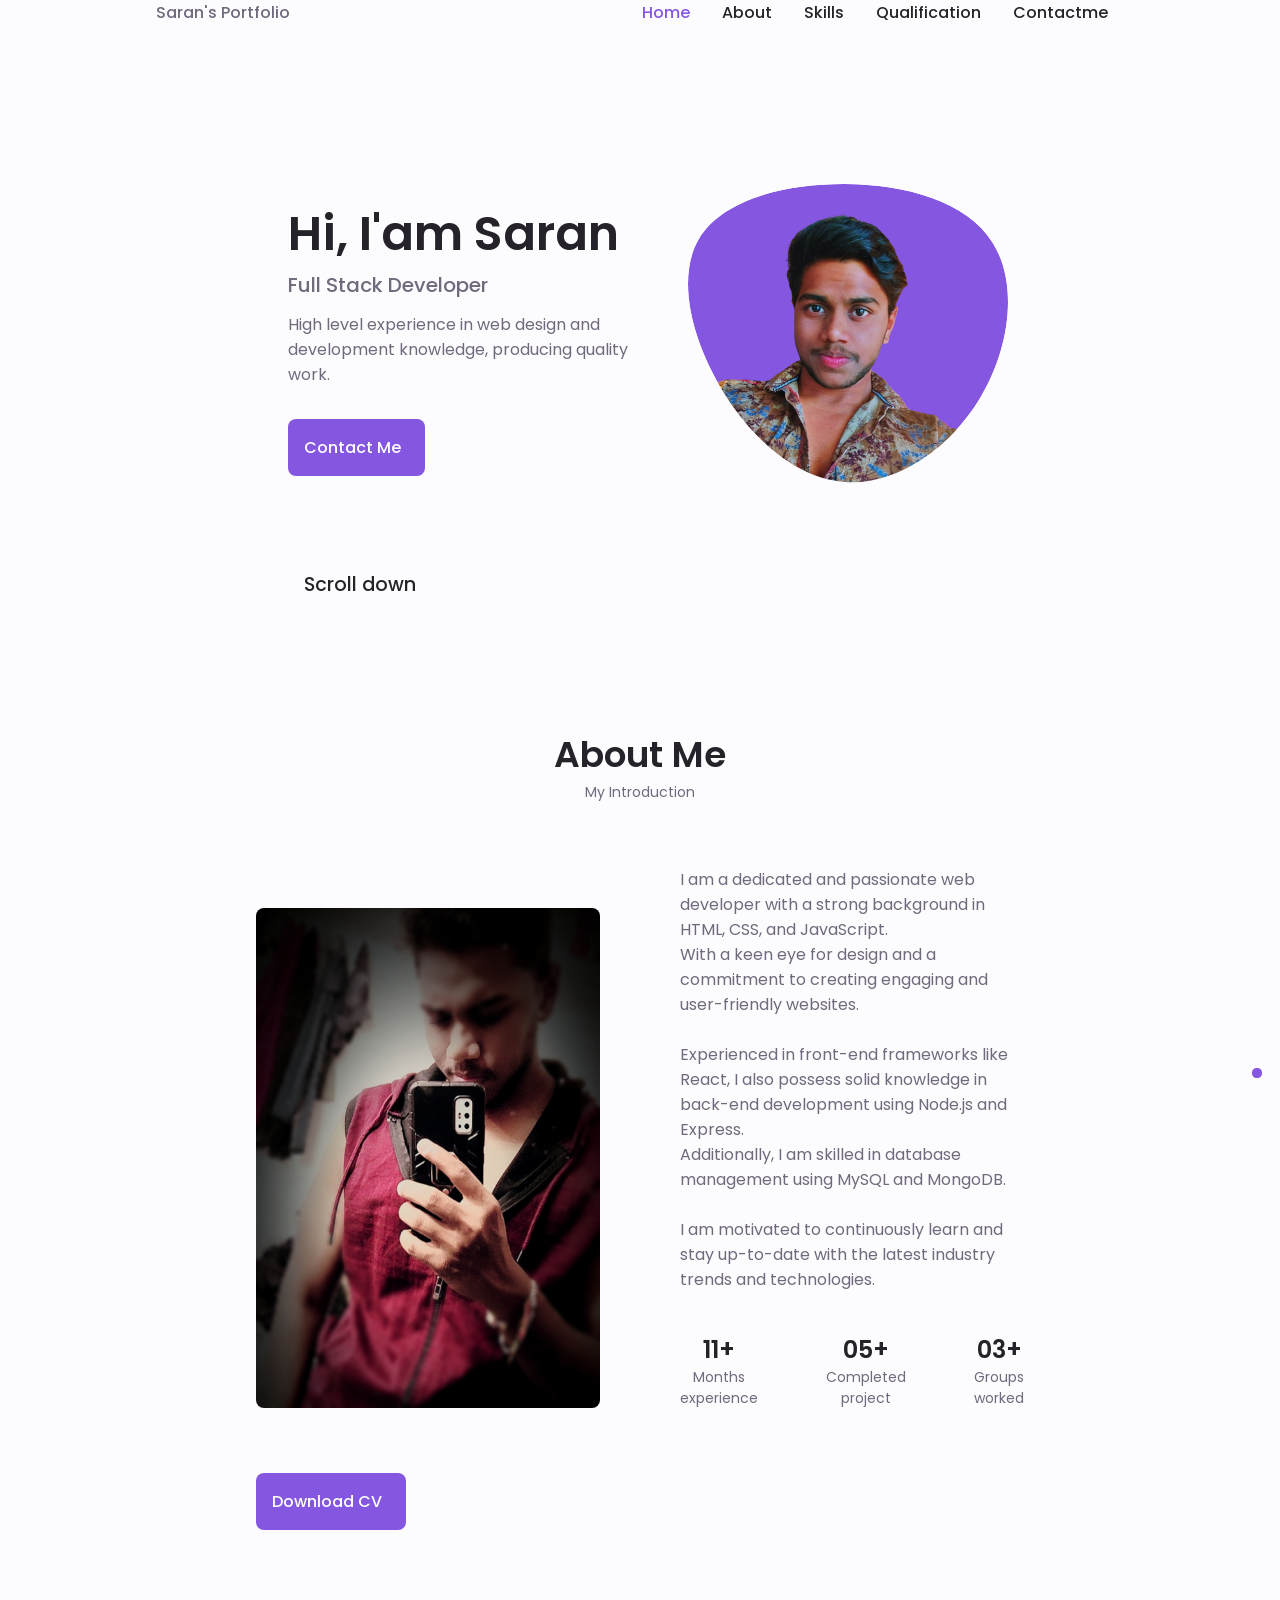
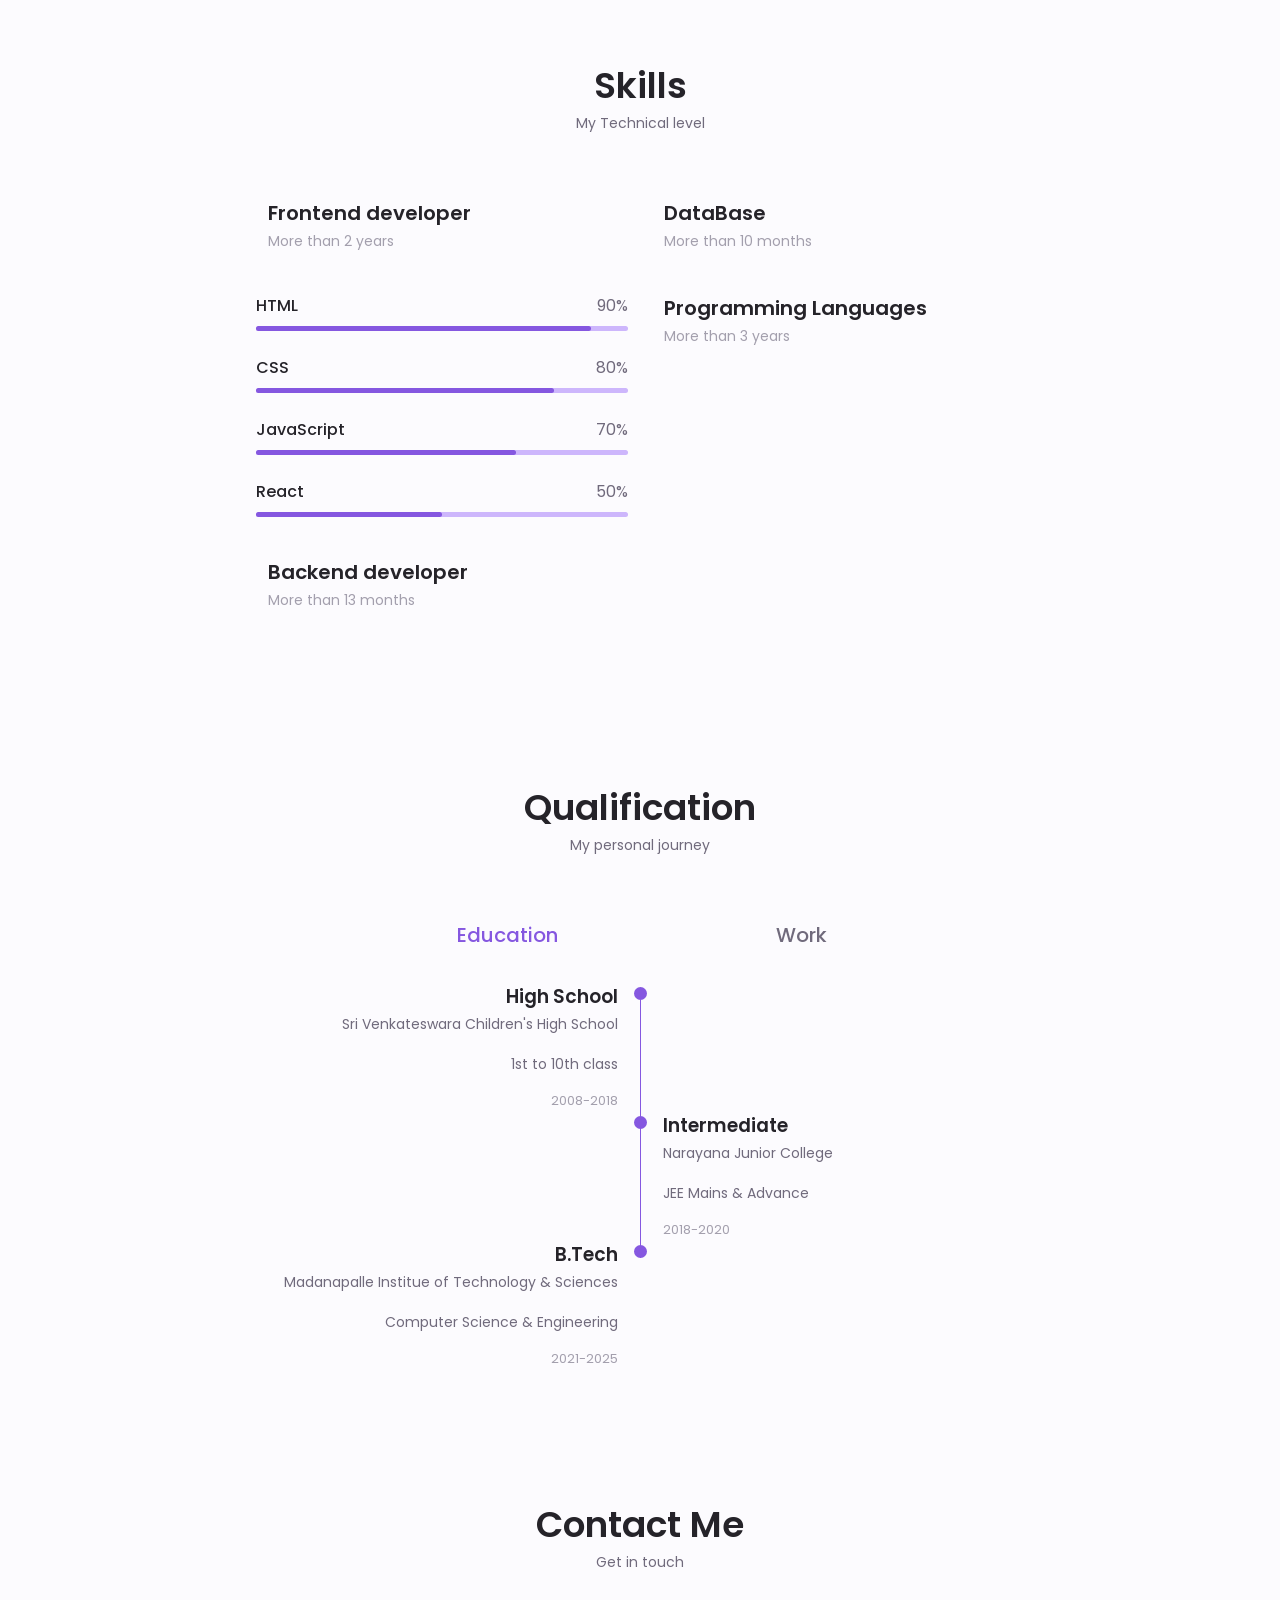
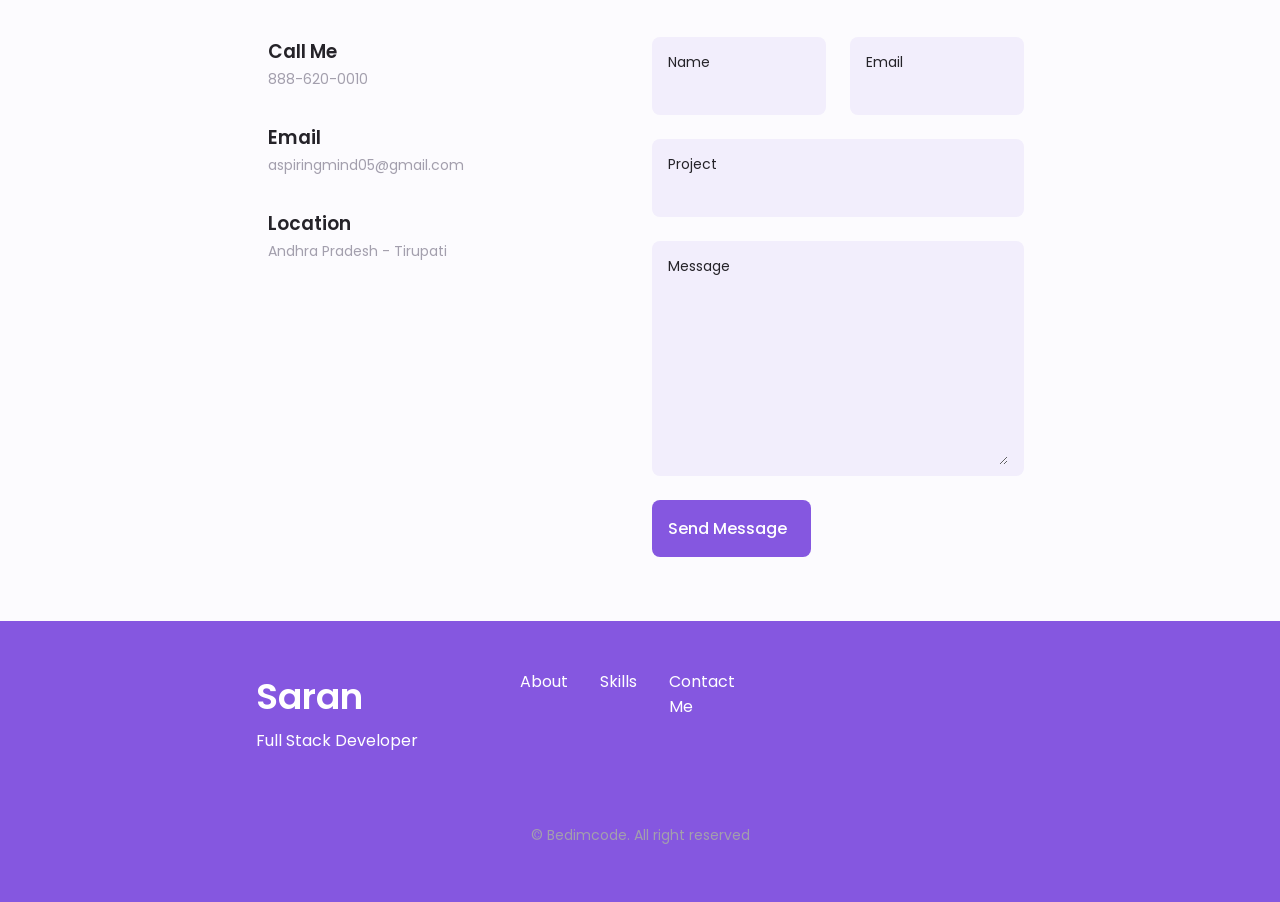
==== index.html @ 291bec90 "Add files via upload" ====
<!DOCTYPE html>
<html lang="en">

<head>
    <meta charset="UTF-8" />
    <meta name="viewport" content="width=device-width, initial-scale=1.0" />

    <!--==================== UNICONS ====================-->

    <link rel="stylesheet" href="https://unicons.iconscout.com/release/v4.0.8/css/line.css">

    <!--==================== SWIPER CSS ====================-->
    <link rel="stylesheet" href="" />

    <!--==================== CSS ====================-->
    <link rel="stylesheet" href="./assets/css/styles.css" />

    <title>Responsive Portfolio Website</title>
</head>

<body>
    <!--==================== HEADER ====================-->
    <header class="header" id="header">
        <nav class="nav container">
            <a href="#" class="nav__logo">Saran's Portfolio</a>
            <div class="nav__menu" id="nav-menu">
                <ul class="nav__list grid">
                    <li class="nav__item">
                        <a href="#home" class="nav__link active-link">
                            <i class="uil uil-estate nav__icon"></i>Home
                        </a>
                    </li>
                    <li class="nav__item">
                        <a href="#about" class="nav__link">
                            <i class="uil uil-user nav__icon"></i>About
                        </a>
                    </li>
                    <li class="nav__item">
                        <a href="#skills" class="nav__link">
                            <i class="uil uil-file-alt nav__icon"></i>Skills
                        </a>
                    </li>
                    <li class="nav__item">
                        <a href="#qualification" class="nav__link">
                            <i class="uil uil-book-open nav__icon"></i>Qualification
                        </a>
                    </li>
                    <li class="nav__item">
                        <a href="#contact" class="nav__link">
                            <i class="uil uil-message nav__icon"></i>Contactme
                        </a>
                    </li>
                </ul>
                <i class="uil uil-times nav__close" id="nav-close"></i>
            </div>

            <div class="nav__btns">
                    <!-- Theme Change Button -->
                    <i class="uil uil-moon change-theme" id="theme-button"></i>
                <div class="nav__toggle" id="nav-toggle">
                    <i class="uil uil-apps"></i>
                </div>
            </div>
        </nav>
    </header>

    <!--==================== MAIN ====================-->
    <main class="main">
        <!--==================== HOME ====================-->
        <section class="home section" id="home">
            <div class="home__container container grid">
                <div class="home__content grid">
                    <div class="home__social">
                        <a href="https://www.linkedin.com/in/saran-velmurugan-357499238" target="_blank" class="home__social-icon">
                            <i class="uil uil-linkedin-alt"></i>
                        </a>

                        <a href="https://www.hackerrank.com/aspiringmind05?hr_r=1" target="_blank" class="home__social-icon">
                            <i class="uil uil-award"></i>
                        </a>

                        <a href="https://github.com/saranthecoder" target="_blank" class="home__social-icon">
                            <i class="uil uil-github-alt"></i>
                        </a>
                    </div>
                    <div class="home__img">
                        <svg class="home__blob" viewBox="0 0 200 187" xmlns="http://www.w3.org/2000/svg" xmlns:xlink="http://www.w3.org/1999/xlink">
                            <mask id="mask0" mask-type="alpha">
                                <path d="M190.312 36.4879C206.582 62.1187 201.309 102.826 182.328 134.186C163.346 165.547 
                                130.807 187.559 100.226 186.353C69.6454 185.297 41.0228 161.023 21.7403 129.362C2.45775 
                                97.8511 -7.48481 59.1033 6.67581 34.5279C20.9871 10.1032 59.7028 -0.149132 97.9666 
                                0.00163737C136.23 0.303176 174.193 10.857 190.312 36.4879Z"/>
                            </mask>
                            <g mask="url(#mask0)">
                                <path d="M190.312 36.4879C206.582 62.1187 201.309 102.826 182.328 134.186C163.346 
                                165.547 130.807 187.559 100.226 186.353C69.6454 185.297 41.0228 161.023 21.7403 
                                129.362C2.45775 97.8511 -7.48481 59.1033 6.67581 34.5279C20.9871 10.1032 59.7028 
                                -0.149132 97.9666 0.00163737C136.23 0.303176 174.193 10.857 190.312 36.4879Z"/>
                                
                                <image class="home__blob-img" x="12" y="18" href="./assets/img/Polish_20230604_121432549.png"/>
                            </g>
                        </svg>
                        
                    </div>

                    <div class="home__data">
                        <h1 class="home__title">Hi, I'am Saran</h1>
                        <h3 class="home__subtitle">Full Stack Developer</h3>
                        <p class="home__description">High level experience in web design and development knowledge, producing quality work.</p>
                        <a href="#contact" class="button button--flex">
                            Contact Me <i class="uil uil-message button__icon"></i>
                        </a>
                    </div>
                </div>
                <div class="home__scroll">
                    <a href="#about" class="home__scroll-button butoon--flex">
                        <i class="uil uil-mouse-alt home__scroll-mouse"></i>
                        <span class="home__scroll-name">Scroll down</span>
                        <i class="uil uil-arrow-down home__scroll-arrow"></i>
                    </a>
                </div>
            </div>
        </section>

        <!--==================== ABOUT ====================-->
        <section class="about section" id="about">
            <h2 class="section__title">About Me</h2>
            <span class="section__subtitle">My Introduction</span>

            <div class="about__container container grid">
                <img src="./assets/img/Polish_20230604_121537748.jpg" alt="" class="about__img">

                <div class="about__data">
                    <p class="about__description">
                        I am a dedicated and passionate web developer with a strong background in HTML, CSS, and JavaScript.
                        <br>
                         With a keen eye for design and a commitment to creating engaging and user-friendly websites.
                         <br>
                         <br>
                        Experienced in front-end frameworks like React, I also possess solid knowledge in back-end development using Node.js and Express.
                          <br>
                         Additionally, I am skilled in database management using MySQL and MongoDB.
                         <br>
                         <br>
                         I am motivated to continuously learn and stay up-to-date with the latest industry trends and technologies.
                    </p>

                    <div class="about__info">
                        <div>
                            <span class="about__info-title">11+</span>
                            <span class="about__info-name">Months<br> experience</span>
                        </div>

                        <div>
                            <span class="about__info-title">05+</span>
                            <span class="about__info-name">Completed <br> project</span>
                        </div>

                        <div>
                            <span class="about__info-title">03+</span>
                            <span class="about__info-name">Groups <br> worked</span>
                        </div>
                    </div>
                </div>

                <div class="about__buttons">
                    <a href="./assets/pdf/SaranResume.pdf" class="button button--flex">
                        Download CV<i class="uil uil-download-alt button__icon"></i>
                    </a>
                </div>

            </div>
        </section>

        <!--==================== SKILLS ====================-->
        <section class="skills section" id="skills">
            <h2 class="section__title">Skills</h2>
            <span class="section__subtitle">My Technical level</span>

            <div class="skills__container container grid">
                <div>
                    <!-- ==================== SKILL 1================= -->
                    <div class="skills__content skills__open">
                        <div class="skills__header">
                            <i class="uil uil-brackets-curly skills__icon"></i>

                            <div>
                                <h1 class="skills__title">Frontend developer</h1>
                                <span class="skills__subtitle">More than 2 years</span>
                            </div>
                            <i class="uil uil-angle-down skills__arrow"></i>
                        </div>


                        <div class="skills__list grid">

                            <div class="skills__data">
                                <div class="skills__titles">
                                    <h3 class="skills__name">HTML</h3>
                                    <span class="skills__number">90%</span>
                                </div>
                                <div class="skills__bar">
                                    <span class="skills__percentage skills__html"></span>
                                </div>
                            </div>

                            <div class="skills__data">
                                <div class="skills__titles">
                                    <h3 class="skills__name">CSS</h3>
                                    <span class="skills__number">80%</span>
                                </div>
                                <div class="skills__bar">
                                    <span class="skills__percentage skills__css"></span>
                                </div>
                            </div>

                            <div class="skills__data">
                                <div class="skills__titles">
                                    <h3 class="skills__name">JavaScript</h3>
                                    <span class="skills__number">70%</span>
                                </div>
                                <div class="skills__bar">
                                    <span class="skills__percentage skills__js"></span>
                                </div>
                            </div>

                            <div class="skills__data">
                                <div class="skills__titles">
                                    <h3 class="skills__name">React</h3>
                                    <span class="skills__number">50%</span>
                                </div>
                                <div class="skills__bar">
                                    <span class="skills__percentage skills__react"></span>
                                </div>
                            </div>

                        </div>
                    </div>
                     <!-- ==================== SKILL 2================= -->
                     <div class="skills__content skills__close">
                        <div class="skills__header">
                            <i class="uil uil-server-network skills__icon"></i>

                            <div>
                                <h1 class="skills__title">Backend developer</h1>
                                <span class="skills__subtitle">More than 13 months</span>
                            </div>
                            <i class="uil uil-angle-down skills__arrow"></i>
                        </div>


                        <div class="skills__list grid">

                            <div class="skills__data">
                                <div class="skills__titles">
                                    <h3 class="skills__name">Node JS</h3>
                                    <span class="skills__number">80%</span>
                                </div>
                                <div class="skills__bar">
                                    <span class="skills__percentage skills__node"></span>
                                </div>
                            </div>

                            <div class="skills__data">
                                <div class="skills__titles">
                                    <h3 class="skills__name">Express</h3>
                                    <span class="skills__number">90%</span>
                                </div>
                                <div class="skills__bar">
                                    <span class="skills__percentage skills__express"></span>
                                </div>
                            </div>

                            <div class="skills__data">
                                <div class="skills__titles">
                                    <h3 class="skills__name">JavaScript</h3>
                                    <span class="skills__number">80%</span>
                                </div>
                                <div class="skills__bar">
                                    <span class="skills__percentage skills__javascript"></span>
                                </div>
                            </div>

                            <div class="skills__data">
                                <div class="skills__titles">
                                    <h3 class="skills__name">PHP</h3>
                                    <span class="skills__number">50%</span>
                                </div>
                                <div class="skills__bar">
                                    <span class="skills__percentage skills__php"></span>
                                </div>
                            </div>

                        </div>
                    </div>
                </div>

                <div>
                     <!-- ==================== SKILL 3================= -->
                     <div class="skills__content skills__close">
                        <div class="skills__header">
                            <i class="uil uil-database skills__icon"></i>

                            <div>
                                <h1 class="skills__title">DataBase</h1>
                                <span class="skills__subtitle">More than 10 months</span>
                            </div>
                            <i class="uil uil-angle-down skills__arrow"></i>
                        </div>


                        <div class="skills__list grid">

                            <div class="skills__data">
                                <div class="skills__titles">
                                    <h3 class="skills__name">My SQL</h3>
                                    <span class="skills__number">90%</span>
                                </div>
                                <div class="skills__bar">
                                    <span class="skills__percentage skills__mysql"></span>
                                </div>
                            </div>

                            <div class="skills__data">
                                <div class="skills__titles">
                                    <h3 class="skills__name">PostgreSQL</h3>
                                    <span class="skills__number">80%</span>
                                </div>
                                <div class="skills__bar">
                                    <span class="skills__percentage skills__postgres"></span>
                                </div>
                            </div>

                            <div class="skills__data">
                                <div class="skills__titles">
                                    <h3 class="skills__name">MongoDB</h3>
                                    <span class="skills__number">75%</span>
                                </div>
                                <div class="skills__bar">
                                    <span class="skills__percentage skills__mongodb"></span>
                                </div>
                            </div>

                            <div class="skills__data">
                                <div class="skills__titles">
                                    <h3 class="skills__name">Sequelize</h3>
                                    <span class="skills__number">60%</span>
                                </div>
                                <div class="skills__bar">
                                    <span class="skills__percentage skills__sequelize"></span>
                                </div>
                            </div>

                            <div class="skills__data">
                                <div class="skills__titles">
                                    <h3 class="skills__name">Mongoose</h3>
                                    <span class="skills__number">50%</span>
                                </div>
                                <div class="skills__bar">
                                    <span class="skills__percentage skills__mongoose"></span>
                                </div>
                            </div>

                        </div>
                    </div>

                    <!-- ==================== SKILL 4================= -->
                    <div class="skills__content skills__close">
                        <div class="skills__header">
                            <i class="uil uil-database skills__icon"></i>

                            <div>
                                <h1 class="skills__title">Programming Languages</h1>
                                <span class="skills__subtitle">More than 3 years</span>
                            </div>
                            <i class="uil uil-angle-down skills__arrow"></i>
                        </div>


                        <div class="skills__list grid">

                            <div class="skills__data">
                                <div class="skills__titles">
                                    <h3 class="skills__name">C Language</h3>
                                    <span class="skills__number">95%</span>
                                </div>
                                <div class="skills__bar">
                                    <span class="skills__percentage skills__c"></span>
                                </div>
                            </div>

                            <div class="skills__data">
                                <div class="skills__titles">
                                    <h3 class="skills__name">C++</h3>
                                    <span class="skills__number">92%</span>
                                </div>
                                <div class="skills__bar">
                                    <span class="skills__percentage skills__cplus"></span>
                                </div>
                            </div>

                            <div class="skills__data">
                                <div class="skills__titles">
                                    <h3 class="skills__name">Java</h3>
                                    <span class="skills__number">80%</span>
                                </div>
                                <div class="skills__bar">
                                    <span class="skills__percentage skills__java"></span>
                                </div>
                            </div>

                            <div class="skills__data">
                                <div class="skills__titles">
                                    <h3 class="skills__name">Python</h3>
                                    <span class="skills__number">93%</span>
                                </div>
                                <div class="skills__bar">
                                    <span class="skills__percentage skills__python"></span>
                                </div>
                            </div>

                            <div class="skills__data">
                                <div class="skills__titles">
                                    <h3 class="skills__name">Linux</h3>
                                    <span class="skills__number">70%</span>
                                </div>
                                <div class="skills__bar">
                                    <span class="skills__percentage skills__linux"></span>
                                </div>
                            </div>

                            <div class="skills__data">
                                <div class="skills__titles">
                                    <h3 class="skills__name">Ubantu</h3>
                                    <span class="skills__number">65%</span>
                                </div>
                                <div class="skills__bar">
                                    <span class="skills__percentage skills__ubantu"></span>
                                </div>
                            </div>

                        </div>
                    </div>
                </div>
            </div>
        </section>

        <!--==================== QUALIFICATION ====================-->
        <section class="qualification section" id="qualification">
            <h1 class="section__title">Qualification</h1>
            <span class="section__subtitle">My personal journey</span>

            <div class="qualification__container container">
                <div class="qualification__tabs">
                    <div class="qualification__button button--flex qualification__active" data-target='#education'>
                        <i class="uil uil-graduation-cap qualification__icon"></i>
                        Education
                    </div>

                    <div class="qualification__button button--flex" data-target="#work">
                        <i class="uil uil-briefcase-alt qualification__icon"></i>
                        Work
                    </div>
                </div>

                    <div class="qualification__selections">
                        <!-- ================ QUALIFICATION CONTENT 1============= -->
                        <div class="qualification__content qualification__active" data-content id="education">
                            <!-- ====================== QUALIFICATION 1============= -->

                            <div class="qualification__data">
                                <div class="qualification__left">
                                    <h3 class="qulification__title">High School</h3>
                                    <span class="qualification__subtitle">Sri Venkateswara Children's High School</span>
                                    <span class="qualification__subtitle">1st to 10th class</span>
                                    <div class="qualification__calender">
                                        <i class="uil uil-calendar-alt"></i>
                                        2008-2018
                                    </div>
                                </div>

                                <div>
                                    <span class="qualification__rounder"></span>
                                    <span class="qualification__line"></span>
                                </div>
                            </div>

                                   <!-- ============================ QUALIFICATION 2================================ -->

                                   <div class="qualification__data ">
                                    <div></div>
    
                                    <div>
                                        <span class="qualification__rounder"></span>
                                        <span class="qualification__line"></span>
                                    </div>
    
                                    <div class="qualification__right">
                                        <h3 class="qulification__title">Intermediate</h3>
                                        <span class="qualification__subtitle">Narayana Junior College</span><br>
                                        <span class="qualification__subtitle">JEE Mains & Advance</span>
                                        <div class="qualification__calender">
                                            <i class="uil uil-calendar-alt"></i>
                                            2018-2020
                                        </div>
                                    </div>
                                </div>




                                    <!-- ============================ QUALIFICATION 3================================ -->
                            <div class="qualification__data">
                                <div class="qualification__left">
                                    <h3 class="qulification__title">B.Tech</h3>
                                    <span class="qualification__subtitle">Madanapalle Institue of Technology & Sciences</span>
                                    <span class="qualification__subtitle">Computer Science & Engineering</span>
                                    <div class="qualification__calender">
                                        <i class="uil uil-calendar-alt"></i>
                                        2021-2025
                                    </div>
                                </div>

                                <div>
                                    <span class="qualification__rounder"></span>
                                    <!-- <span class="qualification__line"></span> -->
                                </div>
                            </div>
                        </div>

                        <!-- ======================= QUALIFICATION CONTENT 2======================= -->
                        <div class="qualification__content" data-content id="work">
                            <!-- ============================ QUALIFICATION 1================================ -->
                            <div class="qualification__data">
                                <div class="qualification__left">
                                    <h3 class="qulification__title">Frontend Developer</h3>
                                    <div class="qualification__calender">
                                        <i class="uil uil-clock"></i>
                                        More than 20 months
                                    </div>
                                    <br>
                                </div>

                                <div>
                                    <span class="qualification__rounder"></span>
                                    <span class="qualification__line"></span>
                                </div>
                            </div>

                                   <!-- ============================ QUALIFICATION 2================================ -->


                                   <div class="qualification__data">
                                    <div></div>
    
                                    <div>
                                        <span class="qualification__rounder"></span>
                                        <span class="qualification__line"></span>
                                    </div>
    
                                    <div class="qualification__right">
                                        <h3 class="qulification__title">Backend Developer</h3>
                                        <div class="qualification__calender">
                                            <i class="uil uil-clock"></i>
                                            More than 15 months
                                        </div>
                                        <br>
                                    </div>
                                </div>





                            

                                    <!-- ============================ QUALIFICATION 3================================ -->
                            <div class="qualification__data">
                                <div class="qualification__left">
                                    <h3 class="qulification__title">Database Management</h3>
                                        <div class="qualification__calender">
                                            <i class="uil uil-clock"></i>
                                            More than 18 months
                                        </div>
                                        <br>
                                </div>

                                <div>
                                    <span class="qualification__rounder"></span>
                                    <span class="qualification__line"></span>
                                </div>
                            </div>

                                    <!-- ============================ QUALIFICATION 4================================ -->
                            <div class="qualification__data">
                                <div></div>

                                <div>
                                    <span class="qualification__rounder"></span>
                                    <span class="qualification__line"></span>
                                </div>

                                <div class="qualification__right">
                                    <h3 class="qulification__title">Artist</h3>
                                        <div class="qualification__calender">
                                            <i class="uil uil-clock"></i>
                                            More than 15 YEARS
                                        </div>
                                        <br>
                                </div>
                            </div>

                                <!-- ============================ QUALIFICATION 5================================ -->
                            <div class="qualification__data">
                                <div class="qualification__left">
                                    <h3 class="qulification__title">Video Editor</h3>
                                        <div class="qualification__calender">
                                            <i class="uil uil-clock"></i>
                                            More than 5 YEARS
                                        </div>
                                        <br>
                                </div>

                                <div>
                                    <span class="qualification__rounder"></span>
                                    <!-- <span class="qualification__line"></span> -->
                                </div>
                            </div>


                        </div>

                    </div>
            </div>
        </section>
       <!--==================== CONTACT ME ====================-->
        <section class="contact section" id="contact">
            <h2 class="section__title">Contact Me</h2>
            <span class="section__subtitle">Get in touch</span>

            <div class="contact__container container grid">
                <div>
                    
                    <div class="contact__information">
                        <i class="uil uil-phone contact__icon"></i>

                        <div>
                            <h3 class="cintact__title">Call Me</h3>
                            <span class="contact__subtitle">888-620-0010</span>
                        </div>
                    </div>

                    <div class="contact__information">
                        <i class="uil uil-envelope contact__icon"></i>

                        <div>
                            <h3 class="cintact__title">Email</h3>
                            <span class="contact__subtitle">aspiringmind05@gmail.com</span>
                        </div>
                    </div>

                    <div class="contact__information">
                        <i class="uil uil-map-marker contact__icon"></i>

                        <div>
                            <h3 class="cintact__title">Location</h3>
                            <span class="contact__subtitle">Andhra Pradesh - Tirupati</span>
                        </div>
                    </div>

                </div>

                <form action="" class="contact__form grid">
                    <div class="contact__inputs grid">
                        <div class="contact__content">
                            <label class="contact__label">Name</label>
                            <input type="text" class="contact__input">
                        </div>
                        <div class="contact__content">
                            <label class="contact__label">Email</label>
                            <input type="email" class="contact__input">
                        </div>
                    </div>
                    <div class="contact__content">
                        <label class="contact__label">Project</label>
                        <input type="text" class="contact__input">
                    </div>
                    <div class="contact__content">
                        <label class="contact__label">Message</label>
                        <textarea name="" id="" cols="0" rows="7" class="contact__input"></textarea>
                    </div>

                    <div>
                        <a href="#" class="button button--flex">
                            Send Message
                            <i class="uil uil-message button__icon"></i>
                        </a>
                    </div>
                </form>
            </div>
        </section>
    </main>

    <!--==================== FOOTER ====================-->
    <footer class="footer">
        <div class="footer__bg">
            <div class="footer__container container grid">
                <div>
                    <h1 class="footer__title">Saran</h1>
                    <span class="footer__subtitle">Full Stack Developer</span>
                </div>

                <ul class="footer__links">
                    <li>
                        <a href="#about" class="footer__link">About</a>
                    </li>

                    <li>
                        <a href="#skills" class="footer__link">Skills</a>
                    </li>

                    <li>
                        <a href="#contact" class="footer__link">Contact Me</a>
                    </li>
                </ul>

                <div class="footer__socials">
                    <a href="https://www.facebook.com/" target="_blank" class="footer__social">
                        <i class="uil uil-facebook-f"></i>
                    </a>

                    <a href="https://www.instagram.com/" target="_blank" class="footer__social">
                        <i class="uil uil-instagram"></i>
                    </a>

                    <a href="https://twitter.com/" target="_blank" class="footer__social">
                        <i class="uil uil-twitter-alt"></i>
                    </a>
                </div>
            </div>

            <p class="footer__copy">&#169; Bedimcode. All right reserved</p>
        </div>
    </footer>

    <!--==================== SCROLL TOP ====================-->
    <a href="#" class="scrollup" id="scroll-up">
        <i class="uil uil-arrow-up scrollup__icon"></i>
    </a>
    <!--==================== SWIPER JS ====================-->
    <script src=""></script>

    <!--==================== MAIN JS ====================-->
    <script src="./assets/js/main.js"></script>
</body>

</html>
---- assets/css/styles.css ----
/*==================== GOOGLE FONTS ====================*/
@import url("https://fonts.googleapis.com/css2?family=Poppins:wght@400;500;600&display=swap");

/*==================== VARIABLES CSS ====================*/
:root {
    --header-height: 3rem;

    /*========== Colors ==========*/
    /* Change favorite color */
    --hue-color: 260; /*Purple 250 - Green 142 - Blue 230 - Pink 340*/

    /* HSL color mode */
    --first-color: hsl(var(--hue-color), 69%, 61%);
    --first-color-second: hsl(var(--hue-color), 69%, 61%);
    --first-color-alt: hsl(var(--hue-color), 57%, 53%);
    --first-color-lighter: hsl(var(--hue-color), 92%, 85%);
    --title-color: hsl(var(--hue-color), 8%, 15%);
    --text-color: hsl(var(--hue-color), 8%, 45%);
    --text-color-light: hsl(var(--hue-color), 8%, 65%);
    --input-color: hsl(var(--hue-color), 70%, 96%);
    --body-color: hsl(var(--hue-color), 60%, 99%);
    --container-color: #fff;
    --scroll-bar-color: hsl(var(--hue-color), 12%, 90%);
    --scroll-thumb-color: hsl(var(--hue-color), 12%, 80%);

    /*========== Font and typography ==========*/
    --body-font: 'Poppins', sans-serif;

    /* .5rem = 8px, 1rem = 16px, 1.5rem = 24px ... */
    --big-font-size: 2rem;
    --h1-font-size: 1.5rem;
    --h2-font-size: 1.25rem;
    --h3-font-size: 1.125rem;
    --normal-font-size: .938rem;
    --small-font-size: .813rem;
    --smaller-font-size: .75rem;

    /*========== Font weight ==========*/
    --font-medium: 500;
    --font-semi-bold: 600;

    /*========== Margenes Bottom ==========*/
    /* .25rem = 4px, .5rem = 8px, .75rem = 12px ... */
    --mb-0-25: .25rem;
    --mb-0-5: .5rem;
    --mb-0-75: .75rem;
    --mb-1: 1rem;
    --mb-1-5: 1.5rem;
    --mb-2: 2rem;
    --mb-2-5: 2.5rem;
    --mb-3: 3rem;

    /*========== z index ==========*/
    --z-tooltip: 10;
    --z-fixed: 100;
    --z-modal: 1000;
}

/* Font size for large devices */
@media screen and (min-width: 968px) {
    :root {
        --big-font-size: 3rem;
        --h1-font-size: 2.25rem;
        --h2-font-size: 1.5rem;
        --h3-font-size: 1.25rem;
        --normal-font-size: 1rem;
        --small-font-size: .875rem;
        --smaller-font-size: .813rem;
    }
}

/*========== Variables Dark theme ==========*/
body.dark-theme{
  /* HSL color mode */
  --first-color-second: hsl(var(--hue-color), 30%, 8%);
  --title-color: hsl(var(--hue-color), 8%, 95%);
  --text-color: hsl(var(--hue-color), 8%, 75%);
  --input-color: hsl(var(--hue-color), 29%, 18%);
  --body-color: hsl(var(--hue-color), 28%, 16%);
  --container-color: hsl(var(--hue-color), 29%, 16%);
  --scroll-bar-color: hsl(var(--hue-color), 12%, 48%);
  --scroll-thumb-color: hsl(var(--hue-color), 12%, 36%);
}

/*========== Button Dark/Light ==========*/
.nav__btns{
  display: flex;
  align-items: center;
}

.change-theme{
  font-size: 1.25rem;
  columns: var(--text-color);
  margin-right: var(--mb-1);
  cursor: pointer;
}

.change-theme:hover{
  color: var(--first-color);
}

/*==================== BASE ====================*/
* {
  box-sizing: border-box;
  padding: 0;
  margin: 0;
}

html {
  scroll-behavior: smooth;
}

body {
  margin: 0 0 var(--header-height) 0;
  font-family: var(--body-font);
  font-size: var(--normal-font-size);
  background-color: var(--body-color);
  color: var(--text-color);
}

h1, h2, h3, h4 {
  color: var(--title-color);
  font-weight: var(--font-semi-bold);
}

ul {
  list-style: none;
}

a {
  text-decoration: none;
}

img {
  max-width: 100%;
  height: auto;
}

/*==================== REUSABLE CSS CLASSES ====================*/
.section {
  padding: 2rem 0 4rem;
}

.section__title {
  font-size: var(--h1-font-size);
  color: var(--title-color);
}

.section__subtitle {
  display: block;
  font-size: var(--small-font-size);
  margin-bottom: var(--mb-3);
}

.section__title, 
.section__subtitle {
  text-align: center;
}

/*==================== LAYOUT ====================*/
.container {
  max-width: 768px;
  margin-left: var(--mb-1-5);
  margin-right: var(--mb-1-5);
}

.grid {
  display: grid;
  gap: 1.5rem;
}

.header {
  width: 100%;
  position: fixed;
  bottom: 0;
  left: 0;
  z-index: var(--z-fixed);
  background-color: var(--body-color);
}

/*==================== NAV ====================*/
.nav{
  max-width: 968px;
  height:var(var(--header-height));
  display: flex;
  justify-content: space-between;
  align-items: center;
}

.nav__logo , .nav__toggle{
  color: var(--tit);
  font-weight: var(--font-medium);

}

.nav__logo:hover{
  color: var(--first-color);
}

.nav__toggle{
  font-size: 1.1rem;
  cursor: pointer;
}

.nav__toggle:hover{
  color:var(--first-color) ;
}

@media screen and (max-width: 767px) {
  .nav__menu{
    position: fixed;
    bottom: -100%;
    left: 0;
    width: 100%;
    background-color: var(--body-color);
    padding: 2rem 1.5rem 4rem;
    box-shadow: 0 -1px 4px rgba(0, 0, 0, .15);
    border-radius: 1.5rem 1.5rem 0 0;
    transition: .3s;
  }
  
}

.nav__list{
  grid-template-columns: repeat(3 ,1fr);
  gap: 2rem;
}

.nav__link{
  display: flex;
  flex-direction: column;
  align-items: center;
  font-size: var(--sma);
  color: var(--title-color);
  font-weight: var(--font-medium);
}

.nav__link:hover{
  color: var(--first-color);
}

.nav__icon{
  font-size: 1.2rem;
}

.nav__close{
  position: absolute;
  right: 1.3rem;
  bottom: .5rem;
  font-size: 1.5rem;
  cursor: pointer;
  color: var(--first-color);
}

.nav__close:hover{
  color: var(--first-color-alt);
}

/* show menu */
.show-menu{
  bottom: 0;
}

/* Active link */
.active-link{
  color:var(--first-color);
}


/* Change background header */
.scroll-header{
  box-shadow: 0 -1px 4px rgba(0, 0, 0, .15)
}

/*==================== HOME ====================*/
.home__container{
  gap: 1rem;
}

.home__content{
  grid-template-columns: .5fr 3fr;
  padding-top: 3.5rem;
  align-items: center;
}

.home__social{
  display: grid;
  grid-template-columns: max-content;
  row-gap: 1rem;
}

.home__social-icon{
  font-size: 1.25rem;
  color: var(--first-color-alt);
}

.home__social-icon:hover{
  columns: var(--first-color-alt);
}

.home__blob{
  width: 200px;
  fill: var(--first-color);
}

.home__blob-img{
  width: 170px;
}

.home__data{
  grid-column: 1/3;
}

.home__title{
  font-size: var(--big-font-size);
}

.home__subtitle{
  font-size: var(--h3-font-size);
  color: var(--text-color);
  font-weight: var(--font-medium);
  margin-bottom: var(--mb-0-75);
}

.home__description{
  margin-bottom: var(--mb-2);

}

.home__scroll{
  display: none;
}

.home__scroll-button{
  color: var(--first-color);
  transition: .3s; 
}

.home__scroll-button:hover{
  transform: translateY(0.25rem);
}

.home__screll-mouse{
  font-size: 2rem;
}

.home__scroll-name{
  font-size: var(--small-font-size);
  color: var(--title-color);
  font-weight: var(--font-medium);
  margin-right: var(--mb-0-25);
}

.homr__scroll-arrow{
  font-size: 1.25rem;
}


/*==================== BUTTONS ====================*/
.button{
  display: inline-block;
  background-color: var(--first-color);
  color: #fff;
  padding: 1rem;
  border-radius: .5rem;
  font-weight: var(--font-medium);
}

.button:hover{
  background-color: var(--first-color-alt);
}

.button__icon{
  font-size: 1.25rem;
  margin-left: var(--mb-0-5);
  transition: .3s;

}

.button--flex{
  display: inline-flex;
  align-items: center;
}


/*==================== ABOUT ====================*/

.about__img{
  height: 500px;
  border-radius: .5rem;
  justify-self: center;
  align-self: center;
}

.about__description{
  text-align: center;
  margin-bottom: var(--mb-2-5)
}

.about__info{
  display: flex;
  justify-content: space-evenly;
  margin-bottom: var(--mb-2-5);
}

.about__info-title{
  font-size: var(--h2-font-size);
  font-weight: var(--font-semi-bold);
  color: var(--title-color);
}

.about__info-name{
  font-size: var(--small-font-size);
}

.about__info-title, .about__info-name{
  display: block;
  text-align: center;
}

.about__buttons{
  display: flex;
  justify-content: center;
}


/*==================== SKILLS ====================*/
.skills__container{
  row-gap: 0;
}

.skills__header{
  display: flex;
  align-items: center;
  margin-bottom: var(--mb-2-5);
  cursor: pointer;
}

.skills__icon, .skills__arrow{
  font-size: 2rem;
  color: var(--first-color);
}

.skills__icon{
  margin-right: var(--mb-0-75);
}

.skills__title{
  font-size: var(--h3-font-size);
}

.skills__subtitle{
  font-size: var(--small-font-size);
  color:var(--text-color-light);
}

.skills__arrow{
  margin-left: auto;
  transition: .4s;
}

.skills__titles{
  display: flex;
  justify-content: space-between;
  margin-bottom: var(--mb-0-5);
}

.skills__name{
  font-size: var(--normal-font-size);
  font-weight: var(--font-medium);
}

.skills__bar, .skills__percentage{
  height: 5px;
  border-radius: .25rem ;
}

.skills__bar{
  background-color:var(--first-color-lighter) ;
}

.skills__percentage{
  display: block;
  background-color: var(--first-color);
}

.skills__html{
  width:90%
}

.skills__css{
  width:80%
}

.skills__js{
  width:70%
}

.skills__react{
  width:50%
}

.skills__node{
  width:80%
}
.skills__express{
  width:90%
}
.skills__javascript{
  width:80%
}

.skills__php{
  width:50%
}

.skills__mysql{
  width: 90%;
}

.skills__postgres{
  width: 80%;
}

.skills__mongodb{
  width: 75%;
}
.skills__sequelize{
  width: 60%;
}
.skills__mongoose{
  width: 50%;
}

.skills__c{
  width: 95%;
}

.skills__cplus{
  width: 92%;
}
.skills__java{
  width: 80%;
}
.skills__python{
  width: 93%;
}
.skills__linux{
  width: 70%;
}
.skills__ubantu{
  width: 65%;
}




.skills__close .skills__list{
  height: 0;
  overflow: hidden;
}

.skills__open .skills__list{
  height: max-content;
  margin-bottom: var(--mb-2-5);
}

.skills__open .skills__arrow{
  transform: rotate(-180deg);
}

/*==================== QUALIFICATION ====================*/
.qualification__container .qualification__tabs{
  display: flex;
  justify-content: space-evenly;
  margin-bottom: var(--mb-2);
}

.qualification__button{
  font-size: var(--h3-font-size);
  font-weight: var(--font-medium);
  cursor: pointer;
}

.qualification__button:hover{
  color: var(--first-color);
}
.qualification__icon{
  font-size: 1.8rem;
  margin-right: var(--mb-0-25);
}

.qualification__data{
  display: grid;
  grid-template-columns: 1fr max-content 1fr;
  column-width: 1.5rem;
}
.qualification__title{
  font-size: var(--normal-font-size);
  font-weight: var(--font-medium);
}

.qualification__subtitle{
  display: inline-block;
  font-size: var(--small-font-size);
  margin-bottom: var(--mb-1);
}

.qualification__calender{
  font-size: var(--smaller-font-size);
  color: var(--text-color-light);
}

.qualification__right{
  text-align: left;
  padding-left: 1rem;
}

.qualification__left{
  text-align: right;
  padding-right: 1rem;
}
.qualification__rounder{
  display: inline-block;
  width: 13px;
  height: 13px;
  background-color: var(--first-color);
  border-radius: 50%;
}

.qualification__line{
  display: block;
  width: 1px;
  height: 100% ;
  background-color: var(--first-color);
  transform: translate(6px,-7px);
}

.qualification [data-content]{
  display:none;
}

.qualification__active[data-content]{
  display: block;
}

.qualification__button.qualification__active{
  color: var(--first-color);
}


/*==================== CONTACT ME ====================*/
.contact__container{
  row-gap: 3rem;
}

.contact__information{
  display: flex;
  margin-bottom: var(--mb-2);
}

.contact__icon{
  font-size: 2rem;
  color: var(--first-color);
  margin-right: var(--mb-0-75);
}

.contact__title{
  font-size: var(--h3-font-size);
  font-weight: var(--font-medium);
}

.contact__subtitle{
  font-size: var(--small-font-size);
  color: var(--text-color-light);
}

.contact__content{
  background-color: var(--input-color);
  border-radius: .5rem;
  padding: .75rem 1rem .25rem;
}

.contact__label{
  font-size: var(--small-font-size);
  color: var(--title-color);
}

.contact__input{
  width: 100%;
  background-color: var(--input-color);
  color: var(--text-color);
  font-family: var(--body-font);
  font-size: var(--normal-font-size);
  border: none;
  outline: none;
  padding: .25rem .5rem .5rem 0;
}


/*==================== FOOTER ====================*/
.footer{
  padding-top: 2rem;
}

.footer__container{
  row-gap: 3.5rem;
}

.footer__bg{
  background-color: var(--first-color-second);
  padding: 2rem 0 3rem;
}

.footer__title{
  font-size: var(--h1-font-size);
  margin-bottom: var(--mb-0-25);
}

.foooter__subtitle{
  font-size: var(--small-font-size);
}

.footer__links{
  display: flex;
  flex-direction: column;
  row-gap: 1.5rem;
}

.footer__link:hover{
  color: var(--first-color-lighter);
}

.footer__social{
  font-size: 1.25rem;
  margin-right: var(--mb-1-5);
}

.footer__social:hover{
  color: var(--first-color-lighter);
}

.footer__copy{
  font-size: var(--small-font-size);
  text-align: center;
  color: var(--text-color-light);
  margin-top: var(--mb-3);
}

.footer__title,
.footer__subtitle,
.footer__link,
.footer__social{
  color: #fff;
}
/*========== SCROLL UP ==========*/
.scrollup{
  position: fixed;
  right: 1rem;
  bottom: -20%;
  background-color: var(--first-color);
  opacity: 08;
  padding: 0.3rem;
  border-radius: .4rem;
  z-index: var(--z-tooltip);
  transition: .4s;
  border: 2px solid white;
}

.scrollup:hover{
  background-color: var(--first-color-alt);
}

.scroll__icon{
  font-size: 1.5rem;
  color: #fff;
}

/* Show scroll */
.show-scroll{
  bottom: 5rem;
}

/*========== SCROLL BAR ==========*/
::-webkit-scrollbar{
  width: .60rem;
  background-color: var(--scroll-bar-color);
  border-radius: .5rem;
}

::-webkit-scrollbar-thumb{
  background-color: var(--scroll-thumb-color);
  border-radius: .5rem;
}

::-webkit-scrollbar-thumb:hover{
  background-color:var(--text-color-light);
}

/*==================== MEDIA QUERIES ====================*/
/* For small devices */
@media screen and (max-width: 350px){
  .container{
    margin-left: var(--mb-1);
    margin-right: var(--mb-1);
  }

  .nav__menu{
    padding: 2rem .25rem 4rem;
  }
  .nav__list{
    column-gap: 0;
  }
  .home__content{
    grid-template-columns: .25fr 3fr;
  }
  .hom__blob{
    width: 180px;
  }
  .skills__title{
    font-size: var(--normal-font-size);
  }
  .qualification__data{
    gap: .5rem;
  }
  /* .services__container{
    grid-template-columns: max-content;
    justify-content: center;
  }
  .services__content{
    padding-right: 3.5rem;
  }
  .services__modal{
    pad: 0.5rem;
  } */
}

/* For medium devices */
@media screen and (min-width: 550px){
  .home__content{
    grid-template-columns: max-content 1fr 1fr;
  }
  .home__data{
    grid-column: initial;
  }
  .home__img{
    order: 1;
    justify-self: center;
  }
  .about__container,
  .skills__container,
  .contact__container,
  .footer__container{
    grid-template-columns: repeat(2, 1fr);
  }
  .qualification__sections{
    display: grid;
    grid-template-columns: .6fr;
    justify-content: center;
  }
}

@media screen and (min-width: 770px){
  .container{
    margin-left: auto;
    margin-right: auto;
  }
  body{
    margin: 0;
  }

  .section{
    padding: 6rem 0 2rem;
  }
  .section__subtitle{
    margin-bottom: 4rem;
  }
  .header{
    top: 0;
    bottom: initial;
  }
  .header,
  .main,
  .footer__container{
    padding: 0 1rem;
  }

  .nav{
    height: calc(var(--header-height)+1.5rem);
    column-gap: 1rem;
  }
  .nav__icon,
  .nav__close,
  .nav__toggle{
    display: none;
  }
  .nav__list{
    display: flex;
    column-gap: 2rem;
  }
  .nav__menu{
    margin-left: auto;
  }
  .change-theme{
    margin: 0;
  }
  .home__container{
    row-gap: 5rem;
  }
  .home__content{
    padding-top: 5.5rem;
    column-gap: 2rem;
  }
  .home_blob{
    width: 270px;
  }
  .home__scroll{
    display: block;
  }
  .home__scroll-button{
    margin-left: 3rem;
  }
  .about__container{
    column-gap: 5rem;
  }
  .about__img{
    width: 350px;
  }
  .about__description{
    text-align: initial;
  }
  .about__info{
    justify-content: space-between;
  }
  .about__buttons{
    justify-content: initial;
  }
  .qualification__tabs{
    justify-content: center;
  }
  .qualification__button{
    margin: 0 var(--mb-1);
  }
  .qualification__sections{
    grid-template-columns: .5fr;
  }
  /* .services__container{
    grid-template-columns: repeat(3, 218px);
    justify-content: center;
  }
  .services__icon{
    font-size:2rem;
    } */
  .footer__container{
    grid-template-columns: repeat(3,1fr);
  }
  .footer__bg{
    padding: 3rem 0 3.5rem;
  }
  .footer__links{
    flex-direction: row;
    column-gap: 2rem;
  }
  .footer__socials{
    justify-self: flex-end;
  }
  .footer__copy{
    margin-top: 4.5rem;
  }
  
}

/* For large devices */
@media screen and (min-width : 1024px){
  .header,
  .main,
  .footer__container{
    padding: 0;
  }
  .home__blob{
    width: 320px;
  }
  .home__social{
    transform: translateX(-6rem);
  }
  .home__social-icon{
    font-size: 2rem;
  }

  .home__scroll-name,
  .home__scroll-arrow{
    font-size: 1.2rem;
  }
  /* .services__container{
    grid-template-columns: repeat(3,238px);
  } */
  .contact_form{
    width: 460px;
  }
  .contact__inputs{
    grid-template-columns: repeat(2,1fr);
  }
}



svg{
  font-size: 5px;
}
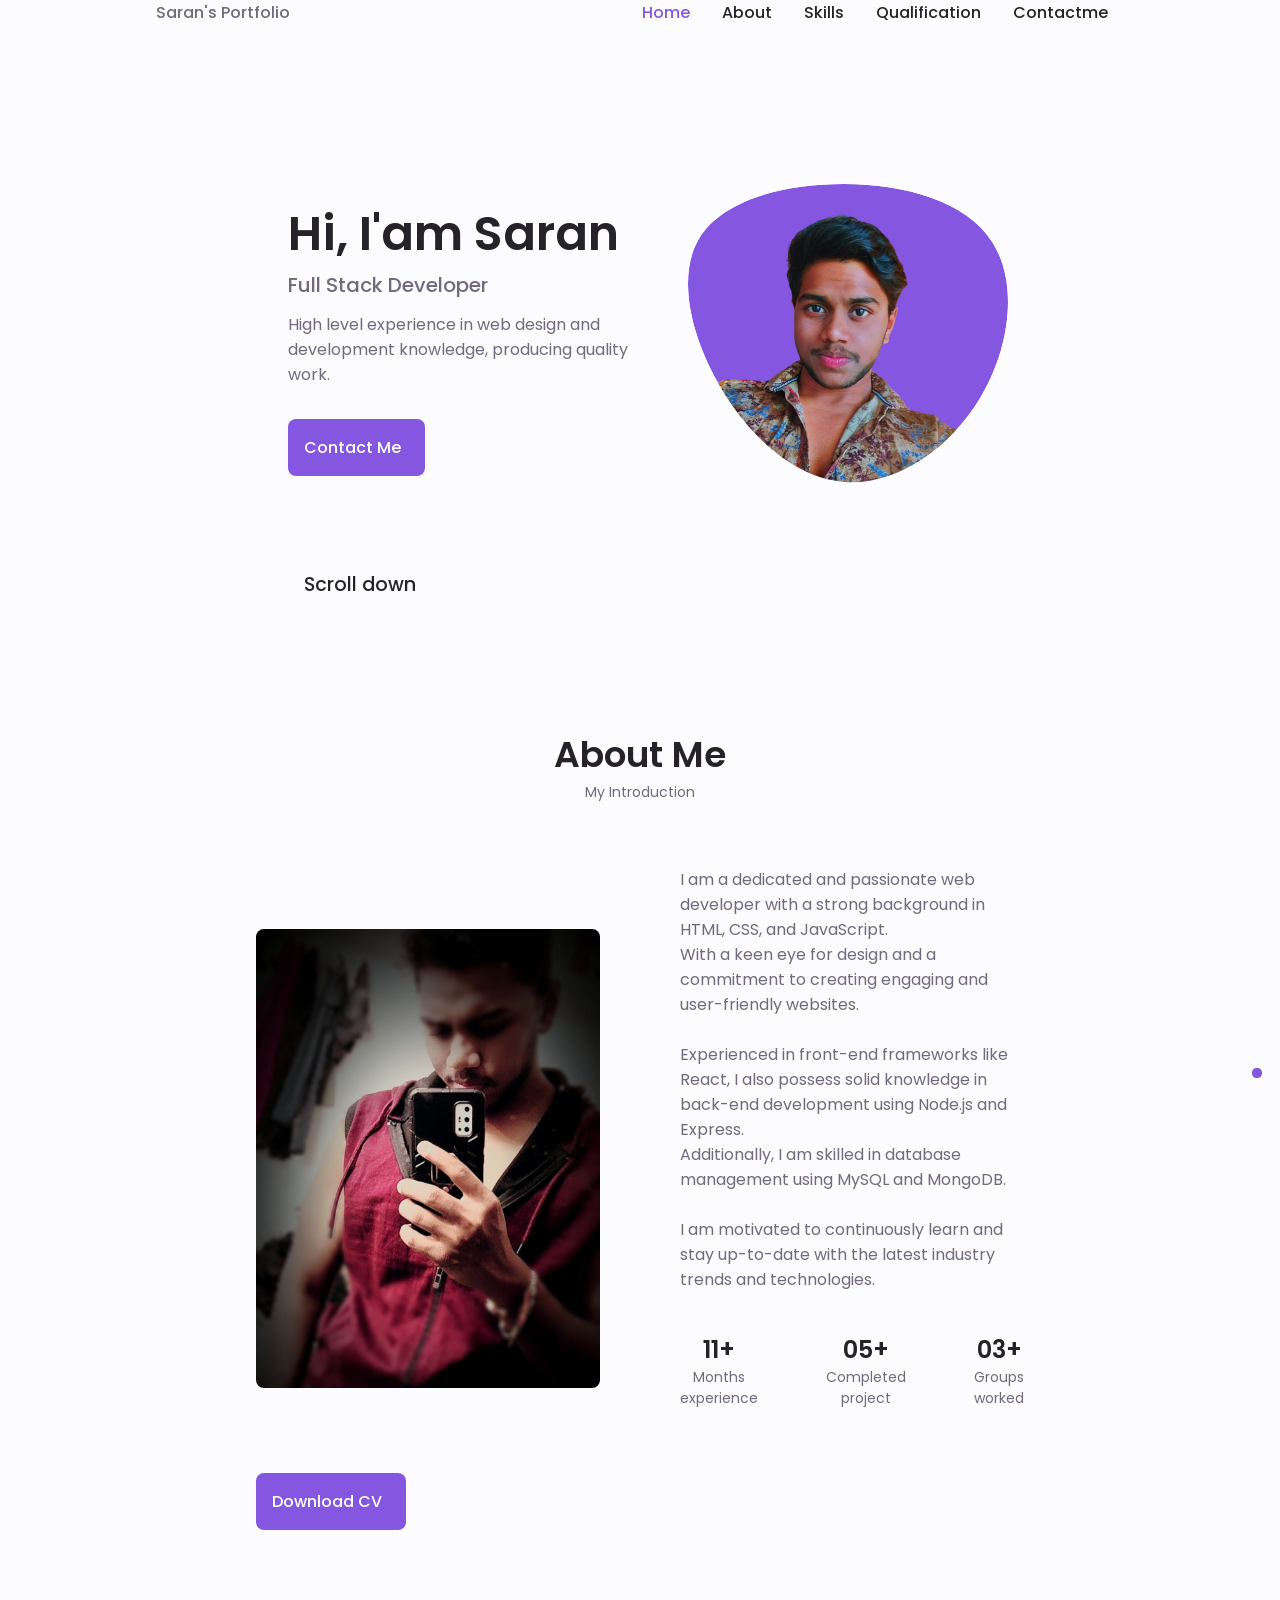
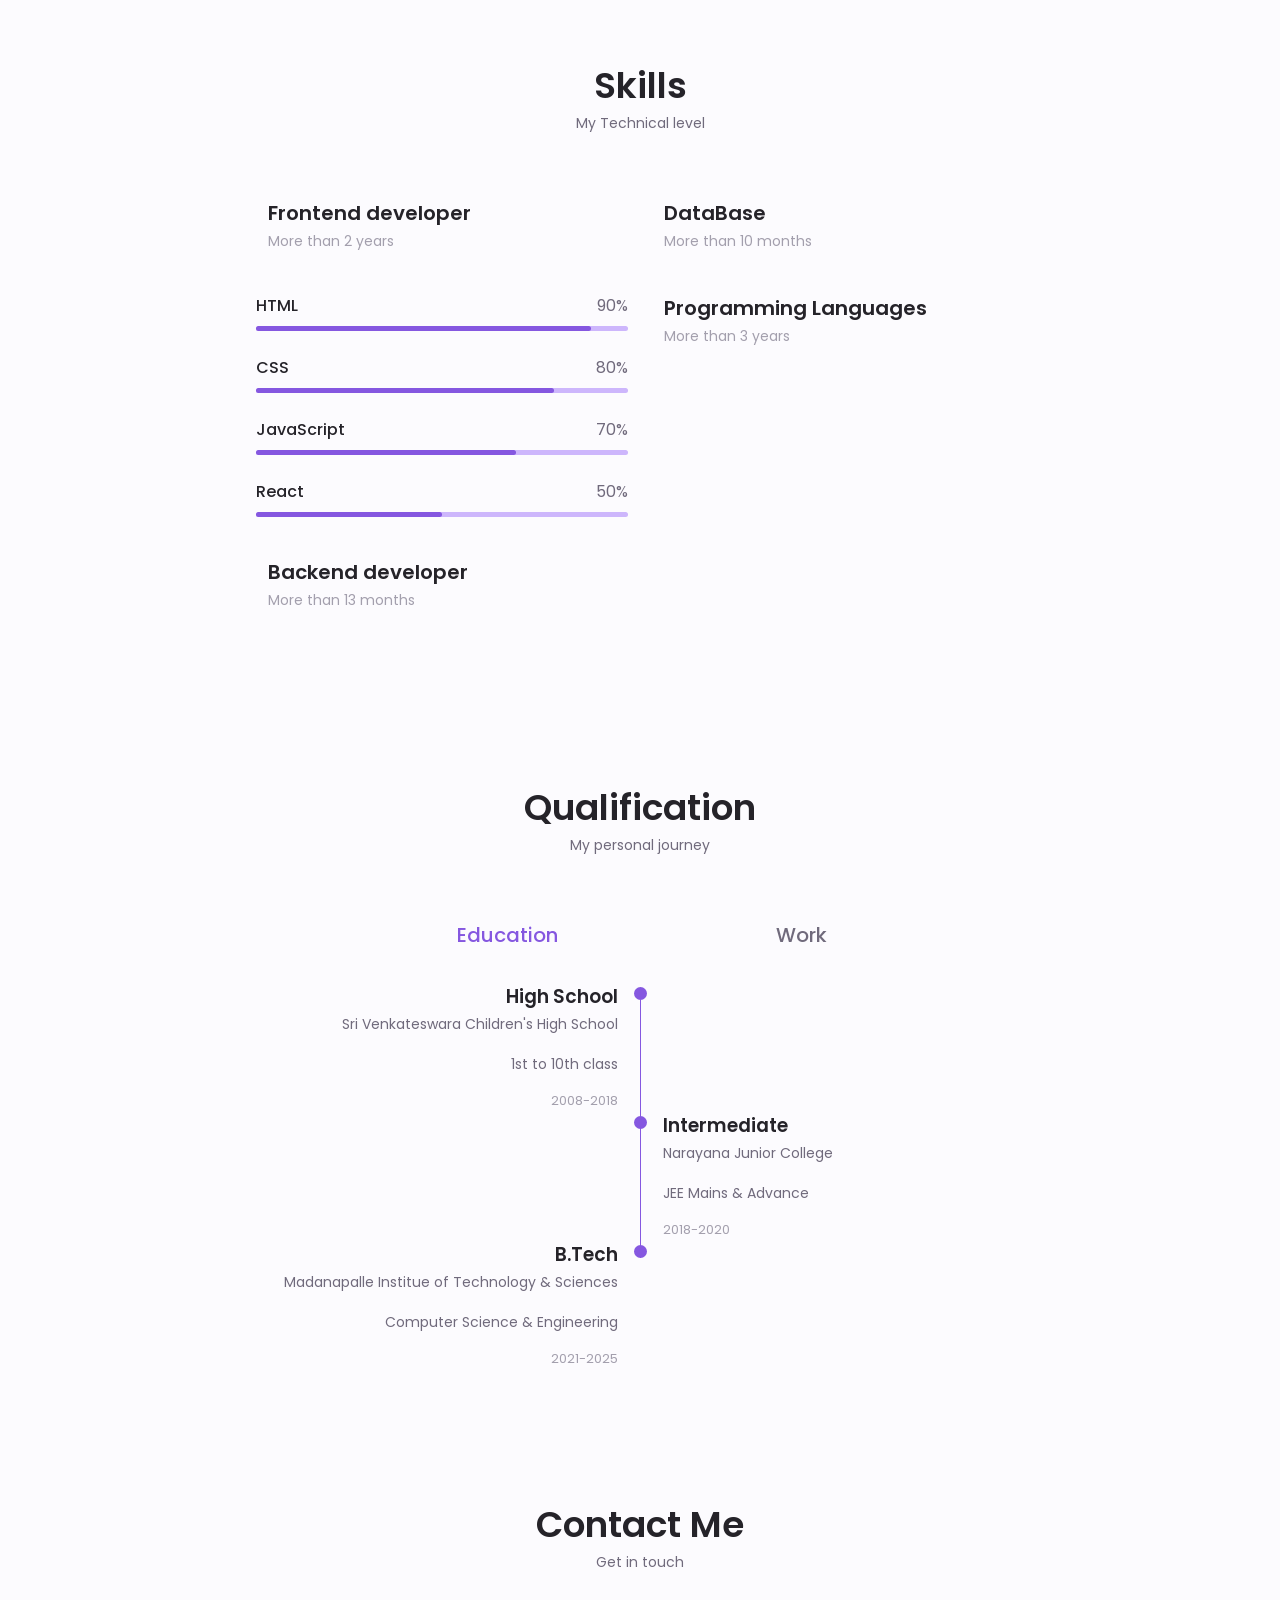
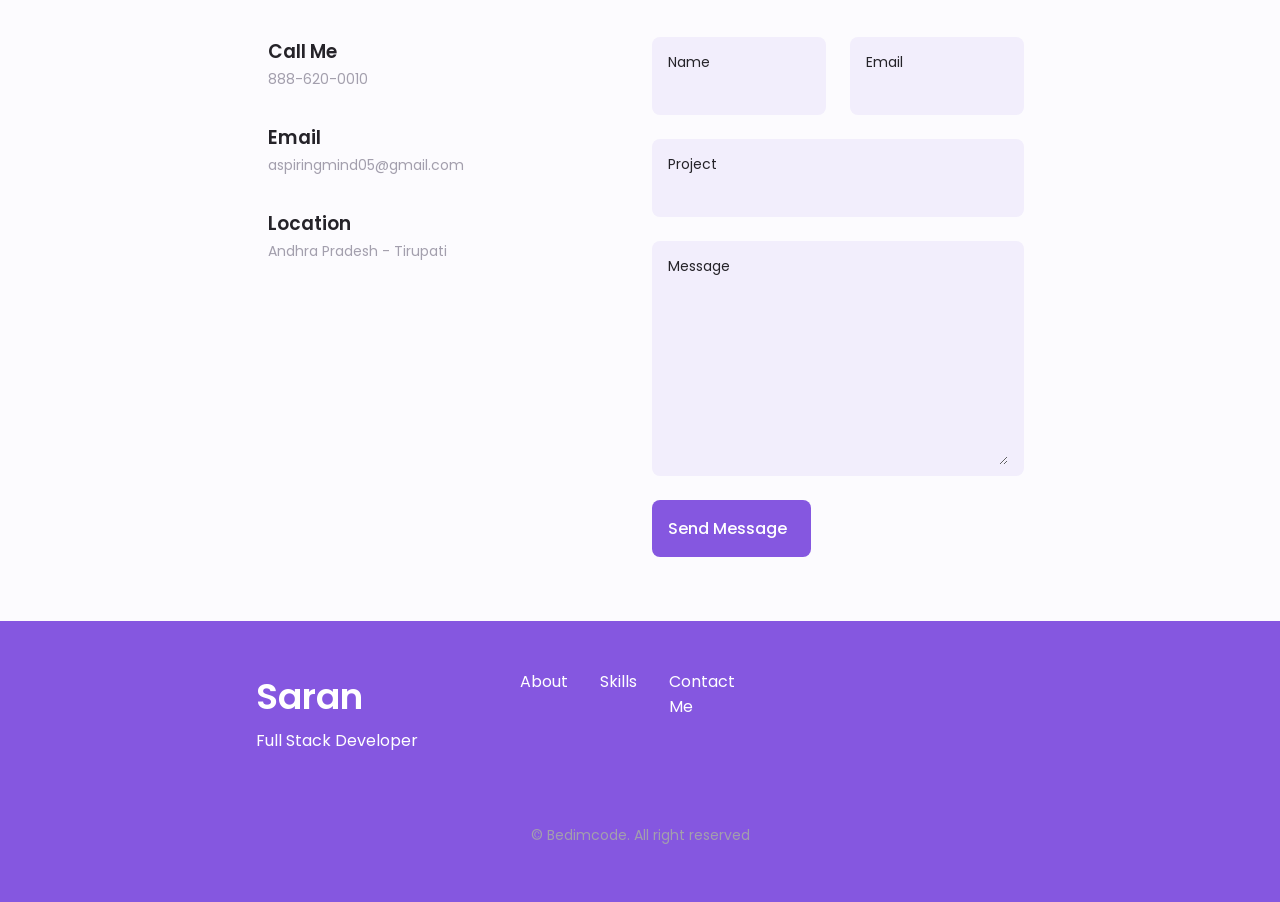
==== commit 4057a5e2: "Update index.html" ====
--- a/index.html
+++ b/index.html
@@ -431,7 +431,7 @@
 
                             <div class="skills__data">
                                 <div class="skills__titles">
-                                    <h3 class="skills__name">Ubantu</h3>
+                                    <h3 class="skills__name">Ubuntu</h3>
                                     <span class="skills__number">65%</span>
                                 </div>
                                 <div class="skills__bar">
@@ -754,4 +754,4 @@
     <script src="./assets/js/main.js"></script>
 </body>
 
-</html>+</html>
--- a/assets/css/styles.css
+++ b/assets/css/styles.css
@@ -386,7 +386,8 @@
 /*==================== ABOUT ====================*/
 
 .about__img{
-  height: 500px;
+  height: auto;
+  width: auto;
   border-radius: .5rem;
   justify-self: center;
   align-self: center;
@@ -1006,4 +1007,4 @@
 
 svg{
   font-size: 5px;
-}+}
